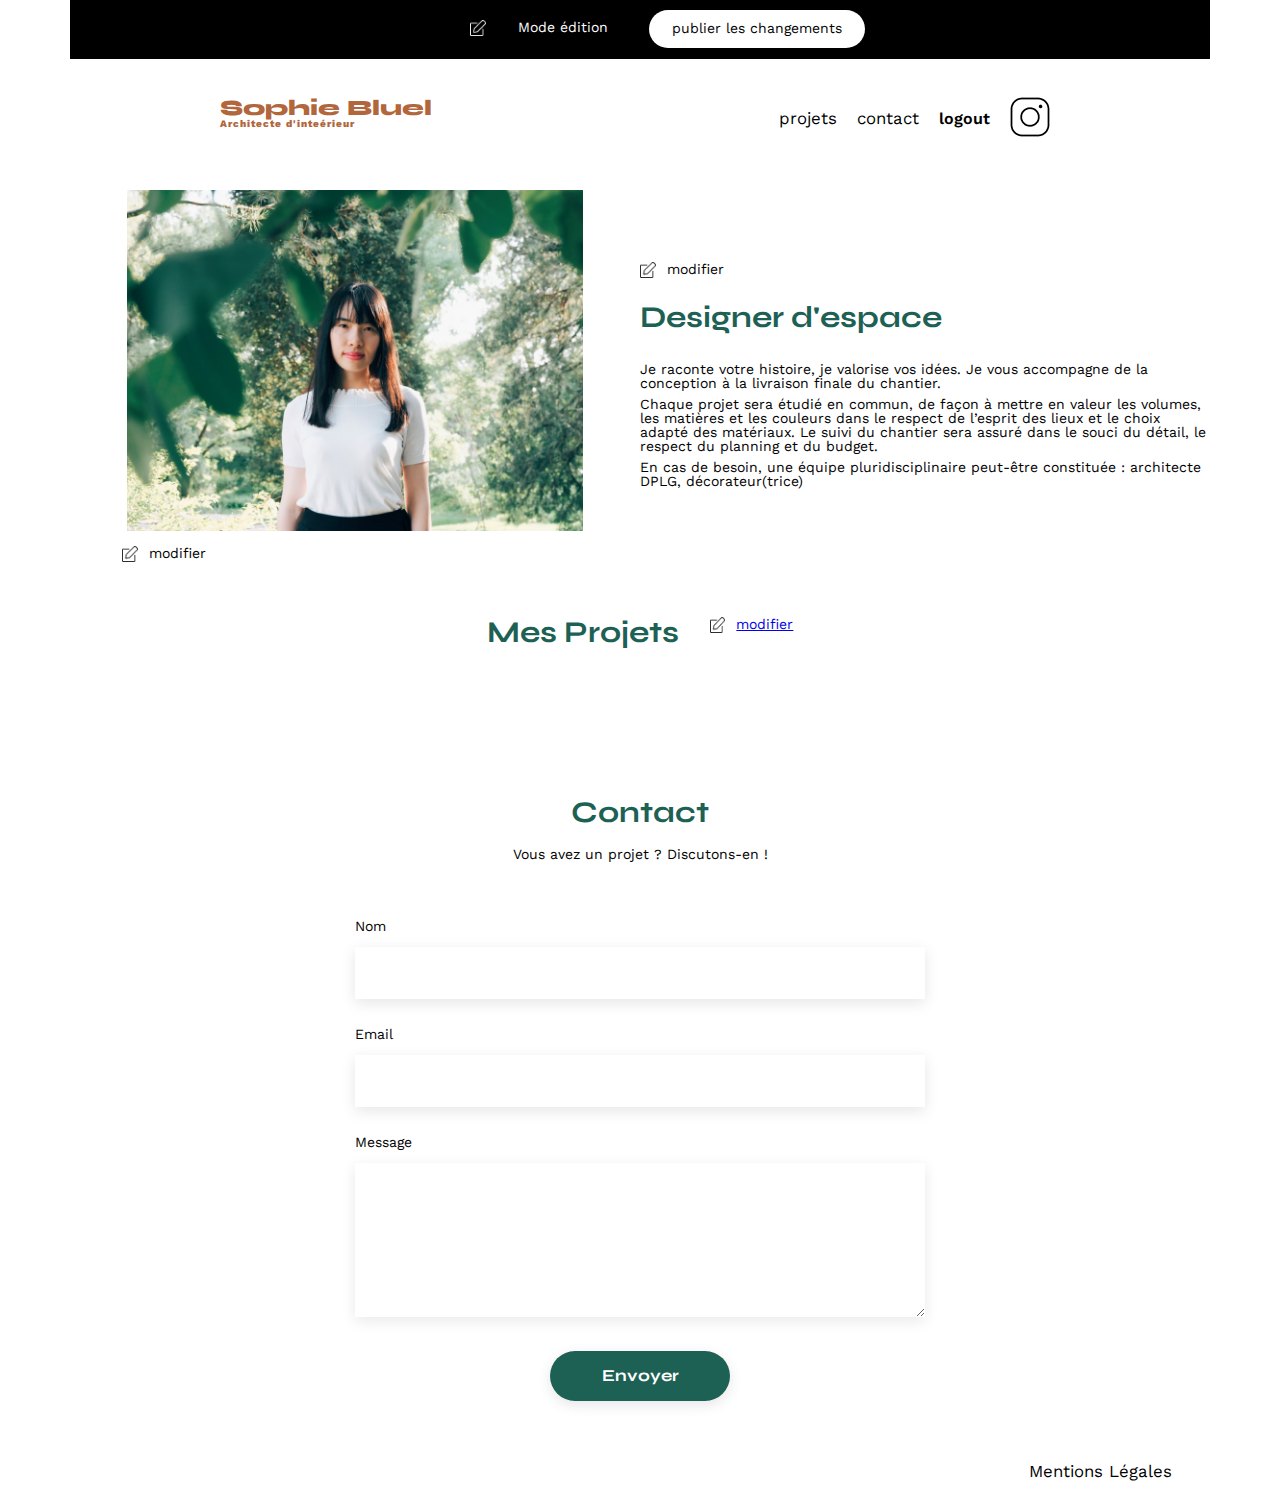
==== homepage_edit.html @ fe440b5f "Add project files to git" ====
<!DOCTYPE html>
<html lang="fr">
<head>
	<meta charset="UTF-8">
	<title>Sophie Bluel - Architecte d'intérieur</title>
	<meta name="viewport" content="width=device-width, initial-scale=1.0">
	<link rel="preconnect" href="https://fonts.googleapis.com">
	<link rel="preconnect" href="https://fonts.gstatic.com" crossorigin>
	<link href="https://fonts.googleapis.com/css2?family=Syne:wght@700;800&family=Work+Sans&display=swap" rel="stylesheet">
    <script src="https://kit.fontawesome.com/3a7c54a4ad.js" crossorigin="anonymous"></script>
	<meta name="description" content="">
	<link rel="stylesheet" href="./style_modale.css">
</head>
<body>
<header >
  <div class="entete">
    <div class="mode_edit">
        <img src="./assets/icons/edit.png" alt="Edit" class="edit">
        <p>Mode édition</p>
        <div class="publier"> publier les changements</div>
    </div>
    <div class="titre">
	  <h1>Sophie Bluel <span>Architecte d'inteérieur</span></h1>
	  <nav>
		<ul>
			<li>projets</li>
			<li>contact</li>
			<li> <a href="#" class="logoutButton">logout</a></li>
			<li><img src="./assets/icons/instagram.png" alt="Instagram"></li>
		</ul>
	  </nav>
    </div>
  </div>
</header>
<main>
	<section id="introduction">
		<figure>
			<img src="./assets/images/sophie-bluel.png" alt="" class="profil">
            <div class="modifier1 modif2">
                <img src="./assets/icons/Group.png" alt="Edit" class="edit icone">
                <p>modifier</p>
            </div>
		</figure>
		<article>
            <div class="modifier1">
                <img src="./assets/icons/Group.png" alt="Edit" class="edit icone">
                <p>modifier</p>
            </div>
			<h2>Designer d'espace</h2>
			<p>Je raconte votre histoire, je valorise vos idées. Je vous accompagne de la conception à la livraison finale du chantier.</p>
			<p>Chaque projet sera étudié en commun, de façon à mettre en valeur les volumes, les matières et les couleurs dans le respect de l’esprit des lieux et le choix adapté des matériaux. Le suivi du chantier sera assuré dans le souci du détail, le respect du planning et du budget.</p>
			<p>En cas de besoin, une équipe pluridisciplinaire peut-être constituée : architecte DPLG, décorateur(trice)</p>
		</article>
	</section>
	<section id="portfolio">
        <div class="modifier1">
		  <h2>Mes Projets</h2>
          <img src="./assets/icons/Group.png" alt="Edit" class="icone3">
          <a href="#modal1" class="js-modal" id="btn-modal1" role="button" aria-haspopup="dialog" aria-controls="dialog">modifier</a>
          <aside id="modal1" class="modal" aria-hidden="true" role="dialog" aria-labelledby="titlemodal" style="display: none;">
            <div class="modal-wrapper js-modal-stop">
                <button type="button" class="js-modal-close" id="btn-close1" aria-label="Fermer" title="Fermer cette fenêtre modale" data-dismiss="dialog">X
                </button>
                <p id="titlemodal">Galerie photo</p>
                <div class="gallery-modal">
                </div> 
                <div class="btn-list">               
                 
                 <a href="#modal2" id="btn-modal2" class=" add-btn" role="button" aria-haspopup="dialog" aria-controls="dialog">Ajouter une photo</a>
                  
                 <button class="remove-btn">Supprimer la galerie</button>
                </div>
            </div>
          </aside>
          <aside id="modal2" class="modal modal2" aria-hidden="true" role="dialog" aria-labelledby="titlemodal" style="display: none;">
            <div class="modal-wrapper js-modal-stop2">
               <button type="button" class="js-modal-close2" id="btn-close2" aria-label="Fermer" title="Fermer cette fenêtre modale" data-dismiss="dialog">X
               </button>
               <a href="#modal1" id="btn-back">
                <i class="fa fa-arrow-left"></i>
                </a>
               <p id="titlemodal">Ajout photo</p>
               <form id="formElem">
                <div class="form-layout form-layout-file">
                  <img src="./assets/icons/landscape.png" alt="Icône de payage" class="landscape-icon">
                  <label id="add-photo-label" for="upfile">
                    + Ajouter photo
                  </label>
                  <input type="file" name="image" id="upfile">
                  <span>jpg, png : 4mo max</span>
                  <img class="new-image-style" src="#" alt="Photo à télécharger" style="display: none;">
                </div>
                <div class="form-layout form-layout-infos">
                  <label for="title">Titre</label>
                  <input type="text" name="title" id="title">
                  <label for="category">Catégorie</label>
                  <select name="category" id="category">
                    <option value="1">Objets</option>
                    <option value="2">Appartements</option>
                    <option value="3">Hotels & restaurants</option>
                  </select>
                </div>
                <button type="submit"
                  class="submit-button add-photo-submit-button validate-submit-button">Valider</button>
              </form>
            </div>
          </aside>
          
        </div>
		<div class="gallery">	
		</div>
	</section>
	<section id="contact">
		<h2>Contact</h2>
		<p>Vous avez un projet ? Discutons-en !</p>
		<form action="#" method="post">
			<label for="name">Nom</label>
			<input type="text" name="name" id="name">
			<label for="email">Email</label>
			<input type="email" name="email" id="email">
			<label for="message">Message</label>
			<textarea name="message" id="message" cols="30" rows="10"></textarea>
			<input type="submit" value="Envoyer">
		</form>
	</section>
</main>

<footer>
	<nav>
		<ul>
			<li>Mentions Légales</li>
		</ul>
	</nav>
</footer>
<script src="modale.js"></script>
</body>
</html>
---- style_modale.css ----
/* http://meyerweb.com/eric/tools/css/reset/
   v2.0 | 20110126
   License: none (public domain)
*/

html, body, div, span, applet, object, iframe,
h1, h2, h3, h4, h5, h6, p, blockquote, pre,
a, abbr, acronym, address, big, cite, code,
del, dfn, em, img, ins, kbd, q, s, samp,
small, strike, strong, sub, sup, tt, var,
b, u, i, center,
dl, dt, dd, ol, ul, li,
fieldset, form, label, legend,
table, caption, tbody, tfoot, thead, tr, th, td,
article, aside, canvas, details, embed,
figure, figcaption, footer, header, hgroup,
menu, nav, output, ruby, section, summary,
time, mark, audio, video {
	margin: 0;
	padding: 0;
	border: 0;
	font-size: 100%;
	font: inherit;
	vertical-align: baseline;
}
/* HTML5 display-role reset for older browsers */
article, aside, details, figcaption, figure,
footer, header, hgroup, menu, nav, section {
	display: block;
}
body {
	line-height: 1;
}
ol, ul {
	list-style: none;
}
blockquote, q {
	quotes: none;
}
blockquote:before, blockquote:after,
q:before, q:after {
	content: '';
	content: none;
}
table {
	border-collapse: collapse;
	border-spacing: 0;
}
/** end reset css**/
body {
	max-width: 1140px;
	margin:auto;
	font-family: 'Work Sans' ;
	font-size: 14px;
}

.entete{
	width: 100%;
	
}
.titre{
	display: flex;
	justify-content: space-between;
	margin: 38px 150px;
}
.mode_edit{
	background: #000000;
	display: flex;
	height: 59px;
	
}
.edit{
	margin-top: 20px;
	margin-left: 400px;
	width: 15.7px;
	height: 15.7px;
}
.mode_edit p{
    color:#FFFFFF;
	margin-left: 12px;
	padding: 20px;
}
.publier{
	box-sizing: border-box;
	background: #FFFFFF;
	height: 38px;
	margin-top: 10px;
	margin-left: 21px;
	padding: 11px 23px;
    border-radius: 60px;
}
section {
	margin: 50px 0
}

h1{
	display: flex;
	flex-direction: column;
	font-family: 'Syne';
	font-size: 22px;
	font-weight: 800;
	color: #B1663C
}

h1 > span {
	font-family: 'Work Sans';
	font-size:10px;
	letter-spacing: 0.1em;
;
}

h2{
	font-family: 'Syne';
	font-weight: 700;
	font-size: 30px;
	color: #1D6154
}
nav ul {
	display: flex;
	align-items: center;
	list-style-type: none;

}
nav li {
	padding: 0 10px;
	font-size: 1.2em;
}
li a{
    font-size: 16px;
	font-weight: 600;
    text-decoration: none;
	color: #000000;
}
li:hover {
	color: #B1663C;
}
#introduction {
	display: flex;
	align-items: center;
}
#introduction figure {
	flex: 1
}
.profil {
	display: block;
	margin: auto;
	width: 80%;
    margin-bottom: 15px;
}
.modifier1{
    display: flex;
}
.modif2{
    margin-left: 52px;
}
.icone{
    margin-left: 0;
    margin-right: 11px;
    margin-top: 0;
}
#introduction article {
	flex: 1
}
#introduction h2 {
	margin-bottom: 1em;
    margin-top: 19px;
}

#introduction p {
	margin-bottom: 0.5em;
}
.icone3{
    margin-right: 11px;
    margin-left: 31px;
    margin-top: 0;
    width: 15.7px;
	height: 15.7px;
}
#portfolio .modifier1{
    justify-content: center;
    margin-bottom: 100px;
}
.gallery {
	width: 100%;
	display: grid;
	grid-template-columns: 1fr 1fr 1fr;
	grid-column-gap: 20px;
	grid-row-gap: 20px;
}
.gallery img {
	width: 100%;
}
#contact {
	width: 50%;
margin: auto;
}
#contact > * {
	text-align: center;

}
#contact h2{
	margin-bottom: 20px;
}
#contact form {
	text-align: left;
	margin-top:30px;
	display: flex;
	flex-direction: column;
}

#contact input {
	height: 50px;
	font-size: 1.2em;
	border: none;
	box-shadow: 0px 4px 14px rgba(0, 0, 0, 0.09);
}
#contact label {
	margin: 2em 0 1em 0;
}
#contact textarea {
	border: none;
	box-shadow: 0px 4px 14px rgba(0, 0, 0, 0.09);
}

input[type="submit"]{
	font-family: 'Syne';
	font-weight: 700;
	color: white;
	background-color: #1D6154;
	margin : 2em auto ;
	width: 180px;
	text-align: center;
	border-radius: 60px ;
}
footer nav ul {
	display: flex;
	justify-content: flex-end;
	margin: 2em
}
/*CSS modal*/
.modal{
    position: fixed;
    top: 0;
    left: 0;
    width: 100%;
    height: 100%;
    display: flex;
    justify-content: center;
    align-items: center;
    background: rgba(0, 0, 0, 0.3);
}
.modal-wrapper{
    margin: auto;
    width: 630px;
    height: 731px;
    padding: 35px 75px 35px 75px;
    border-radius: 10px;
    text-align: center;
    background: #fff;
    overflow: auto;
}
#titlemodal{
    text-align: center;
    font-size: 26px;
}
.js-modal-close , .js-modal-close2{
    position: relative;
    left: 320px;
    cursor: pointer;
    border: none;
    background: #fff;
    font-size: 20px;
}
.gallery-modal{
    width: 85%;
    margin: auto;
    margin-top: 36px;
    padding-bottom: 35px;
    border-bottom: 1px solid #B3B3B3;
    display: grid;
    grid-template-columns: 1fr 1fr 1fr 1fr 1fr;
    column-gap: 2%;
}
.gallery-modal img{
    width: 100%;
}
.gallery-modal figure{
    max-height: 165px;
}
.gallery-modal figcaption{
    text-align: left;
}
.deleteProject{
    display: block;
    position: relative;
    text-align: center;
    top: 24px;
    left: 72px;
    width: 17px;
    color: #FFFFFF;
    background-color: #000000;
    border-radius: 2px;
}
.figureZoom{
    display: block;
    position: relative;
    text-align: center;
    top: 42px;
    left: 42px;
    width: 17px;
    height: 17px;
    color: #FFFFFF;
    border-radius: 2px;
}
.icon-div-style-shown{
    background: #000;
    color: #fff;
}
.icon-div-style-not-shown{
    color: transparent;
}
.add-btn{ 
    margin-top: 38px;
    padding-top: 10px;
    margin-bottom: 23px;
    text-align: center;
    text-decoration: none;
    width: 237px;
    height: 36px;
    color: #FFFFFF;
    font-size: 14px;
    font-weight: 700;
    background: #1D6154;
    border-radius: 60px;
}
.remove-btn{
    color: #D65353;
    border: transparent;
    background-color: #FFFFFF;
}
.btn-list{
    display: flex;
    flex-direction: column;
    justify-content: center;
    align-items: center;
}
.ajout-image{
    background: #E8F1F7;
    border-radius: 3px;
    width: 420px;
    height: 169px;
    display: flex;
    justify-content: center;
    align-items: center;
    flex-direction: column;
    padding-bottom: 19px;
}
#btn-back{
    position: relative;
    left: -320px;
}
#formElem{
    width: 500px;
    margin: auto;
}
.form-layout-file{
    width: 100%;
    align-items: center;
    background: #E8F1F7;
    margin-top: 50px;
}
.form-layout-file span{
    font-size: 10px;
    position: relative;
    top: -50px;
    margin-bottom: -20px;
}
.form-layout{
    text-align: left;
    margin-top: 30px;
    display: flex;
    flex-direction: column;
}
.landscape-icon{
    margin-top: 30px;
    margin-bottom: -10px;
    width: 80px;
}
#add-photo-label{
    display: flex;
    justify-content: center;
    align-items: center;
    background: #CBD6DC;
    border-color: transparent;
    color: #306685;
    width: 220px;
    height: 40px;
    text-align: center;
    border-radius: 60px;
    z-index: 2;
}
#upfile{
    position: relative;
    top: -47px;
    right: -90px;
    z-index: 1;
    opacity: 0;
}
.new-image-style{
    width: 30%;
    object-fit: contain;
    z-index: 3;
    margin-top: -50px;
}
.form-layout-infos{
    border-bottom: 1px solid #B3B3B3;
    padding-bottom: 45px;
    margin-top: 30px;
}
#contact label, #login label, #formElem label{
    margin: 2em 0 1em 0;
}
#contact input, #login input, #formElem input, #category{
    height: 50px;
    font-size: 1.2em;
    border: none;
    box-shadow: 0px 4px 14px rgb(0 0 0 / 10%);
}
#title, #category{
    font-family: 'Work Sans';
    font-size: 14px;
    padding-left: 10px;
}
.validate-submit-button{
    cursor: pointer;
    align-self: center;
    background: #A7A7A7;
}
.add-photo-submit-button{
    margin: auto;
    margin-top: 40px;
    margin-bottom: 30px;
    width: 200px;
    text-align: center;
    padding: 15px 30px 15px 30px;
}
.publish-button, .submit-button{
    margin-left: 20px;
    padding: 10px 20px 10px 20px;
    border-radius: 60px;
}
input[type="submit"], .submit-button{
    font-family: 'Syne';
    font-weight: 700;
    color: white;
    margin: 2em auto;
    width: 180px;
    text-align: center;
    border-radius: 60px;
}
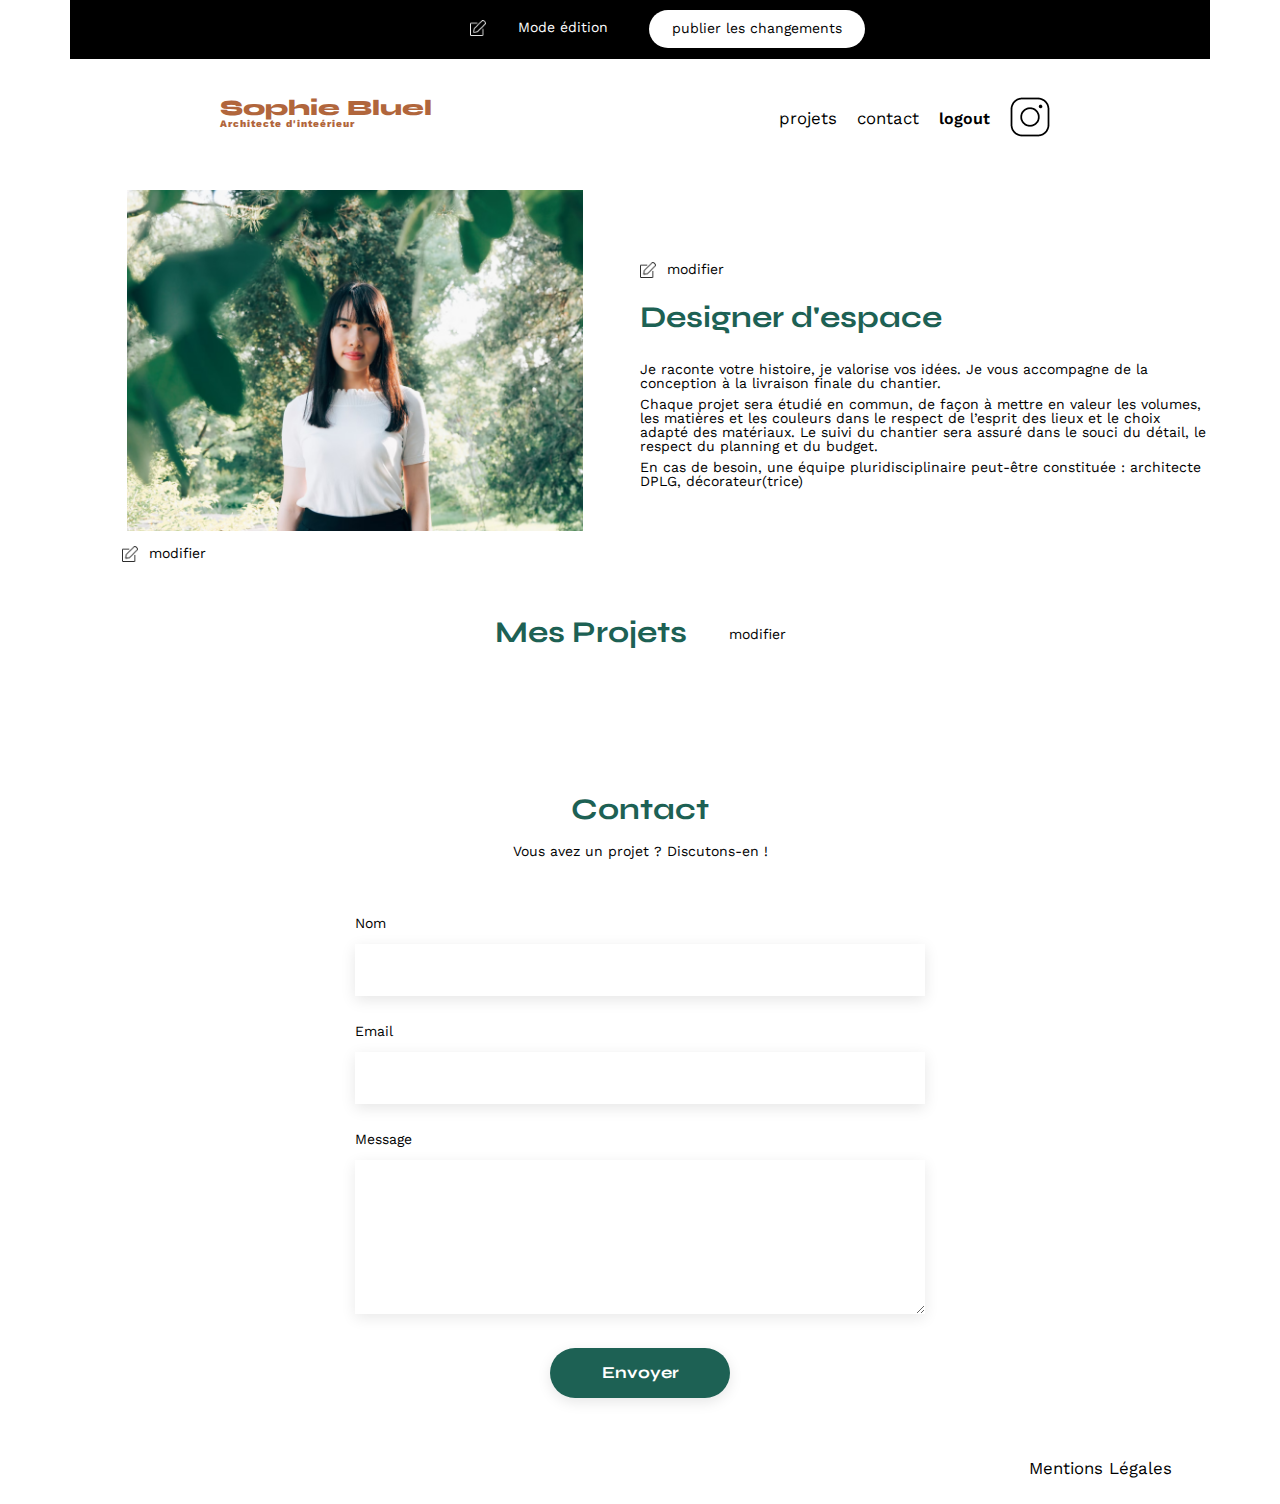
==== commit e1f78e52: "petite modification css" ====
--- a/homepage_edit.html
+++ b/homepage_edit.html
@@ -54,9 +54,11 @@
 	</section>
 	<section id="portfolio">
         <div class="modifier1">
-		  <h2>Mes Projets</h2>
-          <img src="./assets/icons/Group.png" alt="Edit" class="icone3">
-          <a href="#modal1" class="js-modal" id="btn-modal1" role="button" aria-haspopup="dialog" aria-controls="dialog">modifier</a>
+		      <h2>Mes Projets</h2>
+          <div class="editModal">
+            <i class="fa-regular fa-pen-to-square icone3"></i>
+            <a href="#modal1" class="js-modal" id="btn-modal1" role="button" aria-haspopup="dialog" aria-controls="dialog">modifier</a>
+          </div>
           <aside id="modal1" class="modal" aria-hidden="true" role="dialog" aria-labelledby="titlemodal" style="display: none;">
             <div class="modal-wrapper js-modal-stop">
                 <button type="button" class="js-modal-close" id="btn-close1" aria-label="Fermer" title="Fermer cette fenêtre modale" data-dismiss="dialog">X
@@ -65,9 +67,7 @@
                 <div class="gallery-modal">
                 </div> 
                 <div class="btn-list">               
-                 
                  <a href="#modal2" id="btn-modal2" class=" add-btn" role="button" aria-haspopup="dialog" aria-controls="dialog">Ajouter une photo</a>
-                  
                  <button class="remove-btn">Supprimer la galerie</button>
                 </div>
             </div>
--- a/style_modale.css
+++ b/style_modale.css
@@ -178,7 +178,14 @@
 }
 #portfolio .modifier1{
     justify-content: center;
-    margin-bottom: 100px;
+    margin-bottom: 92px;
+}
+a{
+    text-decoration: none;
+    color:  #000000;
+}
+.editModal{
+   line-height: 2.5;
 }
 .gallery {
 	width: 100%;
